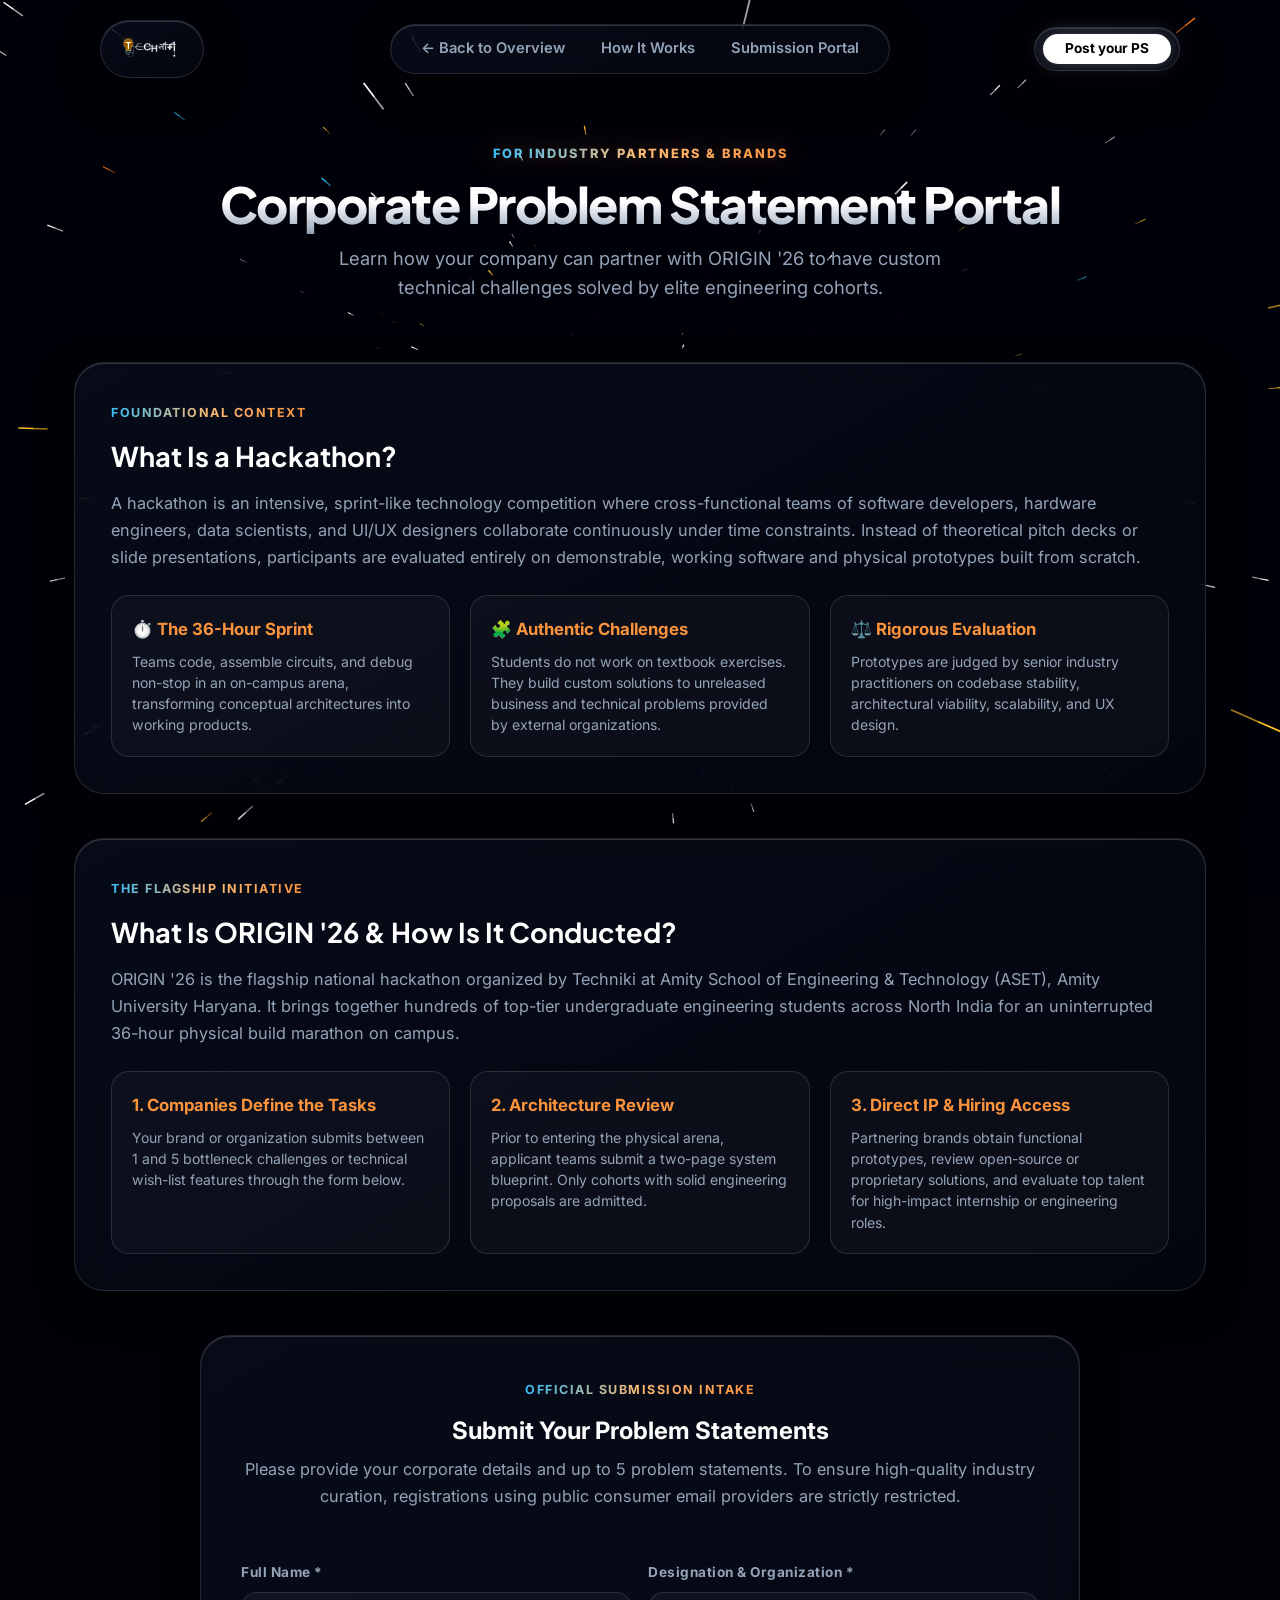
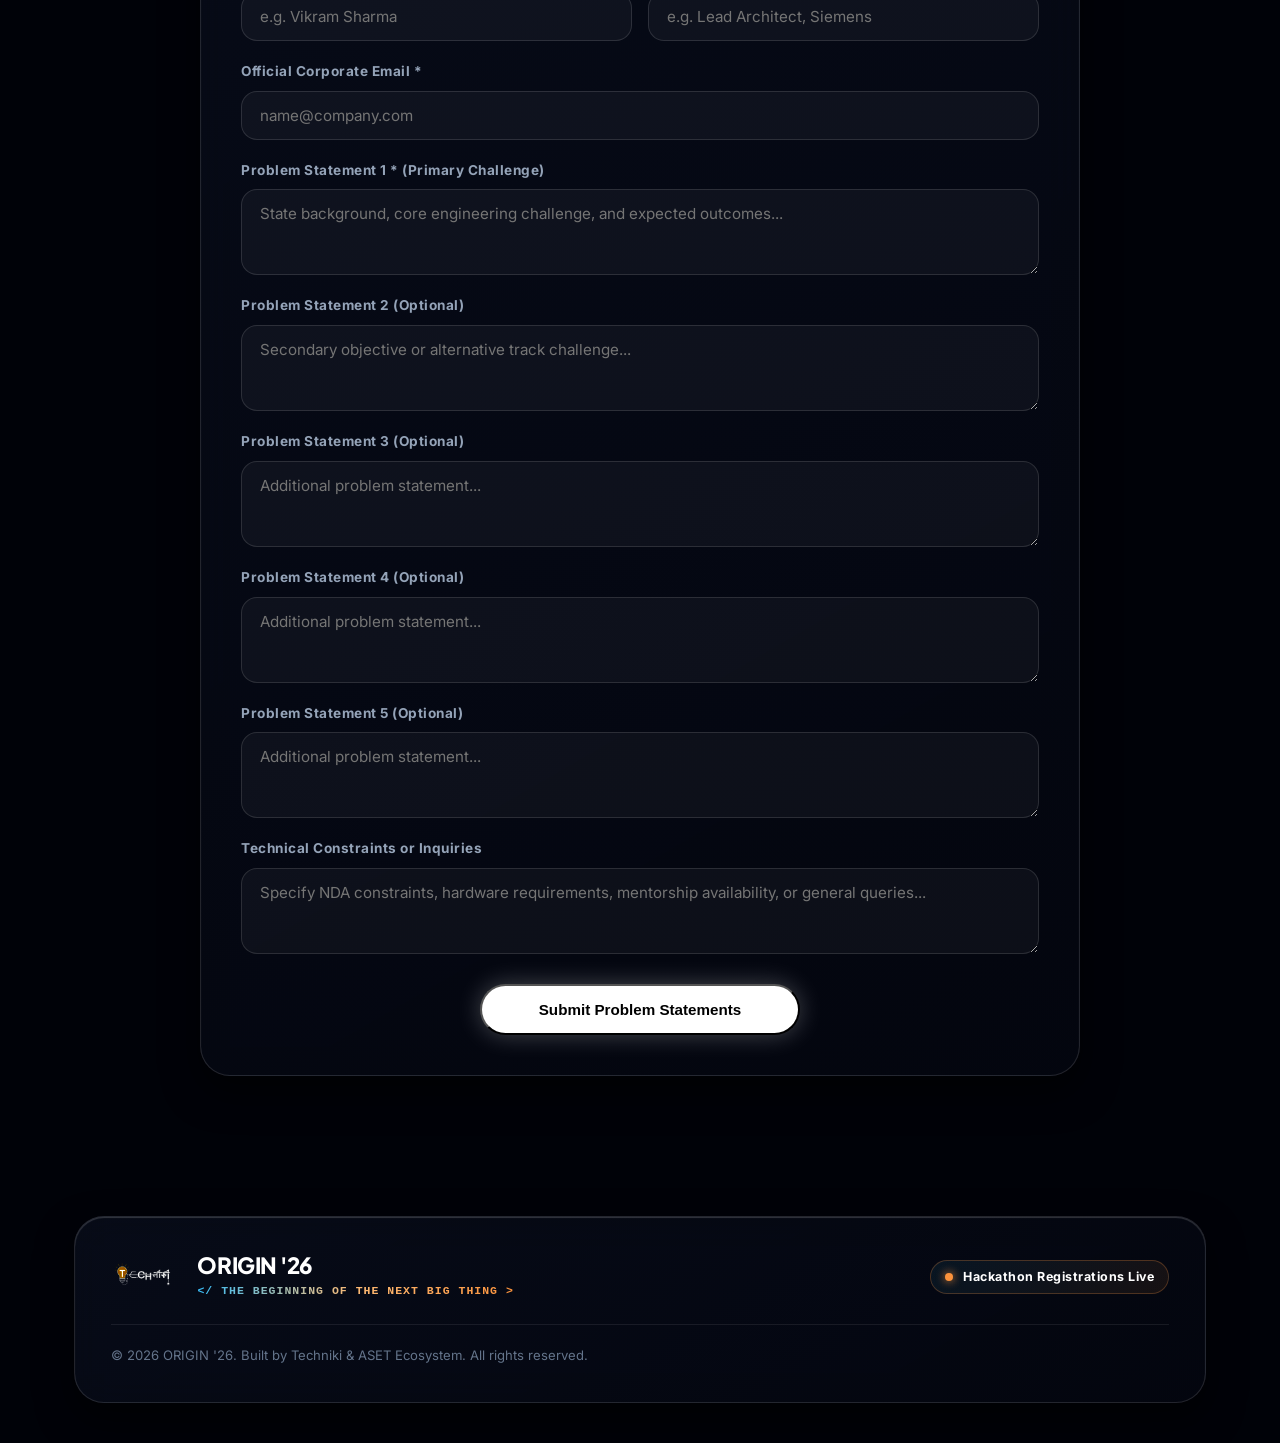
==== post-ps.html @ d8656856 "Add files via upload" ====
<!DOCTYPE html>
<html lang="en">
<head>
    <meta charset="UTF-8">
    <meta name="viewport" content="width=device-width, initial-scale=1.0, viewport-fit=cover">
    <title>Partner with ORIGIN '26 | Post Problem Statements</title>
    <link rel="stylesheet" href="style.css">
    <link rel="preconnect" href="https://fonts.googleapis.com">
    <link rel="preconnect" href="https://fonts.gstatic.com" crossorigin>
    <link href="https://fonts.googleapis.com/css2?family=Plus+Jakarta+Sans:wght@300;400;500;600;700;800&family=Inter:wght@400;500;600;700;800&display=swap" rel="stylesheet">
    <style>
        .portal-layout {
            padding: clamp(100px, 14vw, 140px) 0 80px 0;
        }

        .explainer-card {
            background: var(--glass-bg);
            border: 1px solid var(--glass-border);
            backdrop-filter: var(--glass-blur);
            -webkit-backdrop-filter: var(--glass-blur);
            border-radius: var(--radius-squircle);
            padding: clamp(24px, 4vw, 36px);
            margin-bottom: clamp(28px, 4vw, 44px);
            box-shadow: var(--glass-shadow);
        }

        .explainer-card h3 {
            font-family: var(--font-heading);
            font-size: clamp(1.3rem, 2.5vw, 1.7rem);
            margin-bottom: 12px;
            color: #ffffff;
        }

        .pillars-3col {
            display: grid;
            grid-template-columns: repeat(3, 1fr);
            gap: 20px;
            margin-top: 24px;
        }

        .sub-pillar {
            background: rgba(255, 255, 255, 0.03);
            border: 1px solid var(--glass-border);
            border-radius: 18px;
            padding: 20px;
        }

        .sub-pillar h4 {
            font-size: 1.05rem;
            color: var(--accent-amber);
            margin-bottom: 8px;
            display: flex;
            align-items: center;
            gap: 8px;
        }

        .sub-pillar p {
            font-size: 0.88rem;
            color: var(--text-secondary);
            line-height: 1.5;
        }

        .portal-form-container {
            max-width: 880px;
            margin: 0 auto;
        }

        .ps-form {
            display: flex;
            flex-direction: column;
            gap: 20px;
            margin-top: 28px;
        }

        .form-row-2 {
            display: grid;
            grid-template-columns: repeat(2, 1fr);
            gap: 16px;
        }

        .input-group {
            display: flex;
            flex-direction: column;
            gap: 8px;
            text-align: left;
        }

        .input-label {
            font-size: 0.85rem;
            font-weight: 700;
            color: var(--text-secondary);
            letter-spacing: 0.5px;
        }

        .ps-input, .ps-textarea {
            width: 100%;
            background: rgba(255, 255, 255, 0.04);
            border: 1px solid var(--glass-border);
            border-radius: 16px;
            padding: 14px 18px;
            color: #ffffff;
            font-family: var(--font-body);
            font-size: 0.95rem;
            transition: all 0.3s var(--ease-fluid);
            outline: none;
        }

        .ps-input:focus, .ps-textarea:focus {
            background: rgba(255, 255, 255, 0.08);
            border-color: var(--glass-border-hover);
            box-shadow: 0 0 20px rgba(251, 146, 60, 0.25);
        }

        .ps-textarea {
            min-height: 86px;
            resize: vertical;
        }

        .email-warning {
            font-size: 0.78rem;
            color: #f87171;
            display: none;
            margin-top: 4px;
        }

        .form-status-msg {
            padding: 12px 18px;
            border-radius: var(--radius-pill);
            font-size: 0.88rem;
            font-weight: 600;
            display: none;
            margin-top: 16px;
            text-align: center;
        }

        .form-status-msg.success {
            display: block;
            background: rgba(34, 197, 94, 0.15);
            border: 1px solid rgba(34, 197, 94, 0.4);
            color: #4ade80;
        }

        .form-status-msg.error {
            display: block;
            background: rgba(239, 68, 68, 0.15);
            border: 1px solid rgba(239, 68, 68, 0.4);
            color: #f87171;
        }

        @media (max-width: 900px) {
            .pillars-3col {
                grid-template-columns: 1fr;
            }
            .form-row-2 {
                grid-template-columns: 1fr;
            }
        }
    </style>
</head>
<body>

    <canvas id="warp-canvas"></canvas>
    <canvas id="comet-canvas"></canvas>

    <header class="nav-wrapper" id="nav-wrapper">
        <div class="nav-island nav-island-left">
            <a href="index.html" class="brand-container">
                <img src="static/techniki-logo.png" alt="Techniki Logo" class="brand-logo-img">
            </a>
        </div>

        <div class="nav-island nav-island-center" id="nav-island-center">
            <nav class="nav-links" id="top-nav-links">
                <a href="index.html" class="nav-item">← Back to Overview</a>
                <a href="#about-hackathons" class="nav-item">How It Works</a>
                <a href="#ps-portal" class="nav-item">Submission Portal</a>
            </nav>
        </div>

        <div class="nav-island nav-island-right">
            <a href="#ps-portal" class="cta-btn-nav">Post your PS</a>
            <button class="mobile-menu-btn" id="mobile-menu-btn" aria-label="Toggle navigation menu">
                <span></span>
                <span></span>
                <span></span>
            </button>
        </div>
    </header>

    <main class="portal-layout">
        <div class="container">

            <div class="section-header" id="about-hackathons">
                <span class="section-badge">FOR INDUSTRY PARTNERS &amp; BRANDS</span>
                <h2>Corporate Problem Statement Portal</h2>
                <p>Learn how your company can partner with ORIGIN '26 to have custom technical challenges solved by elite engineering cohorts.</p>
            </div>

            <div class="explainer-card apple-reveal">
                <span class="card-badge">FOUNDATIONAL CONTEXT</span>
                <h3>What Is a Hackathon?</h3>
                <p class="card-body-text">
                    A hackathon is an intensive, sprint-like technology competition where cross-functional teams of software developers, hardware engineers, data scientists, and UI/UX designers collaborate continuously under time constraints. Instead of theoretical pitch decks or slide presentations, participants are evaluated entirely on demonstrable, working software and physical prototypes built from scratch.
                </p>
                <div class="pillars-3col">
                    <div class="sub-pillar">
                        <h4>⏱️ The 36-Hour Sprint</h4>
                        <p>Teams code, assemble circuits, and debug non-stop in an on-campus arena, transforming conceptual architectures into working products.</p>
                    </div>
                    <div class="sub-pillar">
                        <h4>🧩 Authentic Challenges</h4>
                        <p>Students do not work on textbook exercises. They build custom solutions to unreleased business and technical problems provided by external organizations.</p>
                    </div>
                    <div class="sub-pillar">
                        <h4>⚖️ Rigorous Evaluation</h4>
                        <p>Prototypes are judged by senior industry practitioners on codebase stability, architectural viability, scalability, and UX design.</p>
                    </div>
                </div>
            </div>

            <div class="explainer-card apple-reveal">
                <span class="card-badge">THE FLAGSHIP INITIATIVE</span>
                <h3>What Is ORIGIN '26 &amp; How Is It Conducted?</h3>
                <p class="card-body-text">
                    ORIGIN '26 is the flagship national hackathon organized by Techniki at Amity School of Engineering &amp; Technology (ASET), Amity University Haryana. It brings together hundreds of top-tier undergraduate engineering students across North India for an uninterrupted 36-hour physical build marathon on campus.
                </p>
                <div class="pillars-3col">
                    <div class="sub-pillar">
                        <h4>1. Companies Define the Tasks</h4>
                        <p>Your brand or organization submits between 1 and 5 bottleneck challenges or technical wish-list features through the form below.</p>
                    </div>
                    <div class="sub-pillar">
                        <h4>2. Architecture Review</h4>
                        <p>Prior to entering the physical arena, applicant teams submit a two-page system blueprint. Only cohorts with solid engineering proposals are admitted.</p>
                    </div>
                    <div class="sub-pillar">
                        <h4>3. Direct IP &amp; Hiring Access</h4>
                        <p>Partnering brands obtain functional prototypes, review open-source or proprietary solutions, and evaluate top talent for high-impact internship or engineering roles.</p>
                    </div>
                </div>
            </div>

            <div class="portal-form-container" id="ps-portal">
                <div class="apple-card apple-reveal">
                    <div style="text-align: center; margin-bottom: 24px;">
                        <span class="card-badge">OFFICIAL SUBMISSION INTAKE</span>
                        <h2>Submit Your Problem Statements</h2>
                        <p class="card-body-text">Please provide your corporate details and up to 5 problem statements. To ensure high-quality industry curation, registrations using public consumer email providers are strictly restricted.</p>
                    </div>

                    <form id="corporate-ps-form" class="ps-form">
                        
                        <div class="form-row-2">
                            <div class="input-group">
                                <label class="input-label" for="full-name">Full Name *</label>
                                <input class="ps-input" type="text" id="full-name" name="full_name" required placeholder="e.g. Vikram Sharma">
                            </div>
                            <div class="input-group">
                                <label class="input-label" for="designation">Designation &amp; Organization *</label>
                                <input class="ps-input" type="text" id="designation" name="designation" required placeholder="e.g. Lead Architect, Siemens">
                            </div>
                        </div>

                        <div class="input-group">
                            <label class="input-label" for="corp-email">Official Corporate Email *</label>
                            <input class="ps-input" type="email" id="corp-email" name="corp_email" required placeholder="name@company.com">
                            <span id="email-error-msg" class="email-warning">Generic personal email accounts (@gmail, @yahoo, @outlook, @hotmail, etc.) are not accepted. Please enter your official corporate domain email.</span>
                        </div>

                        <div class="input-group">
                            <label class="input-label" for="ps-1">Problem Statement 1 * (Primary Challenge)</label>
                            <textarea class="ps-textarea" id="ps-1" name="ps_1" required placeholder="State background, core engineering challenge, and expected outcomes..."></textarea>
                        </div>

                        <div class="input-group">
                            <label class="input-label" for="ps-2">Problem Statement 2 (Optional)</label>
                            <textarea class="ps-textarea" id="ps-2" name="ps_2" placeholder="Secondary objective or alternative track challenge..."></textarea>
                        </div>

                        <div class="input-group">
                            <label class="input-label" for="ps-3">Problem Statement 3 (Optional)</label>
                            <textarea class="ps-textarea" id="ps-3" name="ps_3" placeholder="Additional problem statement..."></textarea>
                        </div>

                        <div class="input-group">
                            <label class="input-label" for="ps-4">Problem Statement 4 (Optional)</label>
                            <textarea class="ps-textarea" id="ps-4" name="ps_4" placeholder="Additional problem statement..."></textarea>
                        </div>

                        <div class="input-group">
                            <label class="input-label" for="ps-5">Problem Statement 5 (Optional)</label>
                            <textarea class="ps-textarea" id="ps-5" name="ps_5" placeholder="Additional problem statement..."></textarea>
                        </div>

                        <div class="input-group">
                            <label class="input-label" for="concerns">Technical Constraints or Inquiries</label>
                            <textarea class="ps-textarea" id="concerns" name="concerns" placeholder="Specify NDA constraints, hardware requirements, mentorship availability, or general queries..."></textarea>
                        </div>

                        <div id="form-feedback" class="form-status-msg"></div>

                        <div style="text-align: center; margin-top: 10px;">
                            <button type="submit" id="submit-btn" class="cta-btn-primary" style="width: 100%; max-width: 320px; cursor: pointer;">Submit Problem Statements</button>
                        </div>

                    </form>
                </div>
            </div>

        </div>
    </main>

    <footer class="footer-section">
        <div class="container">
            <div class="footer-obsidian-card apple-reveal">
                <div class="footer-brand-wrap">
                    <div class="footer-brand-header">
                        <img src="static/techniki-logo.png" alt="Techniki Logo" class="footer-logo-img">
                        <div>
                            <h3 class="footer-title">ORIGIN '26</h3>
                            <span class="footer-tagline">&lt;/ THE BEGINNING OF THE NEXT BIG THING &gt;</span>
                        </div>
                    </div>
                    <div class="footer-live-status">
                        <span class="status-pulse-dot"></span>
                        <span class="status-text">Hackathon Registrations Live</span>
                    </div>
                </div>
                <div class="footer-bottom-bar">
                    <p class="copyright-text">&copy; 2026 ORIGIN '26. Built by Techniki &amp; ASET Ecosystem. All rights reserved.</p>
                </div>
            </div>
        </div>
    </footer>

    <script src="script.js"></script>
    <script>
        const form = document.getElementById("corporate-ps-form");
        const emailInput = document.getElementById("corp-email");
        const emailError = document.getElementById("email-error-msg");
        const feedback = document.getElementById("form-feedback");
        const submitBtn = document.getElementById("submit-btn");

        const RESTRICTED_DOMAINS = [
            "gmail.com", "yahoo.com", "yahoo.co.in", "outlook.com", "hotmail.com", 
            "icloud.com", "mail.com", "protonmail.com", "proton.me", "aol.com", 
            "zoho.com", "yandex.com", "gmx.com", "live.com"
        ];

        function isCorporateEmail(email) {
            const domain = email.trim().split("@")[1]?.toLowerCase();
            if (!domain) return false;
            return !RESTRICTED_DOMAINS.includes(domain);
        }

        emailInput.addEventListener("input", () => {
            if (emailInput.value && !isCorporateEmail(emailInput.value)) {
                emailError.style.display = "block";
                emailInput.style.borderColor = "rgba(248, 113, 113, 0.6)";
            } else {
                emailError.style.display = "none";
                emailInput.style.borderColor = "var(--glass-border)";
            }
        });

        form.addEventListener("submit", async (e) => {
            e.preventDefault();
            feedback.className = "form-status-msg";
            feedback.style.display = "none";

            const emailVal = emailInput.value.trim();
            if (!isCorporateEmail(emailVal)) {
                emailError.style.display = "block";
                emailInput.focus();
                return;
            }

            submitBtn.disabled = true;
            submitBtn.innerText = "Transmitting Dossier...";

            const payload = {
                full_name: document.getElementById("full-name").value.trim(),
                designation: document.getElementById("designation").value.trim(),
                corp_email: emailVal,
                ps_1: document.getElementById("ps-1").value.trim(),
                ps_2: document.getElementById("ps-2").value.trim() || null,
                ps_3: document.getElementById("ps-3").value.trim() || null,
                ps_4: document.getElementById("ps-4").value.trim() || null,
                ps_5: document.getElementById("ps-5").value.trim() || null,
                concerns: document.getElementById("concerns").value.trim() || null
            };

            try {
                const response = await fetch("http://localhost:3000/api/submit-ps", {
                    method: "POST",
                    headers: { "Content-Type": "application/json" },
                    body: JSON.stringify(payload)
                });

                if (response.ok) {
                    feedback.className = "form-status-msg success";
                    feedback.innerText = "Problem statements successfully received and queued for review.";
                    form.reset();
                } else {
                    const errData = await response.json().catch(() => ({}));
                    feedback.className = "form-status-msg error";
                    feedback.innerText = errData.message || "Submission failed. Please verify API connection.";
                }
            } catch (err) {
                feedback.className = "form-status-msg error";
                feedback.innerText = "Unable to reach server. Please ensure backend service is active.";
            } finally {
                submitBtn.disabled = false;
                submitBtn.innerText = "Submit Problem Statements";
            }
        });
    </script>
</body>
</html>
---- style.css ----
:root {
    --bg-black: #000208;
    --bg-surface: #050814;
    
    --glass-bg: linear-gradient(150deg, rgba(10, 16, 30, 0.68) 0%, rgba(4, 7, 16, 0.78) 100%);
    --glass-bg-hover: linear-gradient(150deg, rgba(18, 26, 48, 0.78) 0%, rgba(8, 12, 24, 0.88) 100%);
    --glass-border: rgba(255, 255, 255, 0.12);
    --glass-border-hover: rgba(251, 146, 60, 0.40);
    --glass-blur: blur(20px) saturate(160%);
    
    --glass-shadow: 0 16px 36px rgba(0, 0, 0, 0.6), inset 0 1px 1px 0 rgba(255, 255, 255, 0.18);
    --glass-shadow-hover: 0 22px 45px rgba(0, 0, 0, 0.75), 0 0 24px rgba(251, 146, 60, 0.15), inset 0 1px 1px 0 rgba(255, 255, 255, 0.3);
    
    --text-primary: #ffffff;
    --text-secondary: #94a3b8;
    --text-muted: #64748b;
    
    --heading-gradient: linear-gradient(180deg, #ffffff 45%, #94a3b8 100%);
    
    --accent-blue: #38bdf8;
    --accent-orange: #f97316;
    --accent-amber: #fb923c;
    --gradient-celestial: linear-gradient(90deg, #38bdf8 0%, #fdba74 50%, #fb923c 100%);
    
    --btn-primary-bg: #ffffff;
    --btn-primary-text: #000000;
    
    --font-heading: 'Plus Jakarta Sans', 'Inter', -apple-system, BlinkMacSystemFont, "Segoe UI", sans-serif;
    --font-body: 'Inter', -apple-system, BlinkMacSystemFont, "Segoe UI", sans-serif;
    
    --radius-squircle: clamp(22px, 3.5vw, 30px);
    --radius-pill: 9999px;
    --ease-spring: cubic-bezier(0.34, 1.35, 0.64, 1);
    --ease-fluid: cubic-bezier(0.16, 1, 0.3, 1);
}

@media (hover: hover) and (pointer: fine) {
    *, *::before, *::after, html, body, a, button, input {
        cursor: none !important;
    }
}

* {
    margin: 0;
    padding: 0;
    box-sizing: border-box;
    scroll-behavior: smooth;
}

body {
    background-color: var(--bg-black);
    color: var(--text-primary);
    font-family: var(--font-body);
    overflow-x: hidden;
    line-height: 1.6;
    -webkit-font-smoothing: antialiased;
    -moz-osx-font-smoothing: grayscale;
    text-rendering: optimizeLegibility;
    padding-top: env(safe-area-inset-top, 0px);
    padding-bottom: env(safe-area-inset-bottom, 0px);
    padding-left: env(safe-area-inset-left, 0px);
    padding-right: env(safe-area-inset-right, 0px);
}

#warp-canvas {
    position: fixed;
    top: 0;
    left: 0;
    width: 100vw;
    height: 100vh;
    z-index: -2;
    pointer-events: none;
    will-change: transform;
    transform: translate3d(0, 0, 0);
}

#comet-canvas {
    position: fixed;
    top: 0;
    left: 0;
    width: 100vw;
    height: 100vh;
    z-index: 99999;
    pointer-events: none;
    will-change: transform;
    transform: translate3d(0, 0, 0);
}

@media (hover: none) and (pointer: coarse) {
    #comet-canvas {
        display: none !important;
    }
}

.container {
    width: 100%;
    max-width: 1180px;
    margin: 0 auto;
    padding: 0 clamp(16px, 4vw, 24px);
}

.section {
    padding: clamp(60px, 10vw, 120px) 0;
    position: relative;
}

.section-header {
    text-align: center;
    margin-bottom: clamp(36px, 6vw, 60px);
}

.section-badge {
    font-size: clamp(0.72rem, 1.5vw, 0.8rem);
    font-weight: 800;
    letter-spacing: 2px;
    background: var(--gradient-celestial);
    -webkit-background-clip: text;
    -webkit-text-fill-color: transparent;
    text-transform: uppercase;
    margin-bottom: 12px;
    display: inline-block;
    filter: drop-shadow(0 0 10px rgba(251, 146, 60, 0.3));
}

.section-header h2 {
    font-family: var(--font-heading);
    font-size: clamp(2rem, 5vw, 3.1rem);
    font-weight: 800;
    letter-spacing: -0.03em;
    background: var(--heading-gradient);
    -webkit-background-clip: text;
    -webkit-text-fill-color: transparent;
    line-height: 1.15;
}

.section-header p {
    color: var(--text-secondary);
    font-size: clamp(0.95rem, 2vw, 1.15rem);
    margin-top: 10px;
    max-width: 650px;
    margin-left: auto;
    margin-right: auto;
}

.nav-wrapper {
    position: fixed;
    top: clamp(12px, 2.5vw, 20px);
    left: 50%;
    transform: translateX(-50%) translateZ(0);
    width: calc(100% - clamp(24px, 4vw, 48px));
    max-width: 1080px;
    z-index: 1000;
    display: flex;
    justify-content: space-between;
    align-items: center;
    background: transparent !important;
    border: none !important;
    box-shadow: none !important;
    pointer-events: none;
    transition: max-width 0.6s var(--ease-fluid), width 0.6s var(--ease-fluid);
}

.nav-island {
    pointer-events: auto;
    background: var(--glass-bg);
    backdrop-filter: var(--glass-blur);
    -webkit-backdrop-filter: var(--glass-blur);
    border: 1px solid var(--glass-border);
    border-radius: var(--radius-pill);
    box-shadow: var(--glass-shadow);
    display: inline-flex;
    align-items: center;
    justify-content: center;
    transform: translate3d(0, 0, 0);
    transition: transform 0.55s var(--ease-fluid), 
                opacity 0.35s ease, 
                filter 0.35s ease,
                padding 0.5s var(--ease-fluid),
                box-shadow 0.4s ease,
                background 0.3s ease,
                border-color 0.3s ease;
    will-change: transform, opacity;
}

.nav-island-left {
    padding: 6px 16px;
    z-index: 2;
}

.nav-island-center {
    position: absolute;
    left: 50%;
    transform: translateX(-50%) translateY(0) scale(1);
    padding: 6px 16px;
    opacity: 1;
    filter: blur(0px);
    pointer-events: auto;
    z-index: 1;
}

.nav-island-right {
    padding: 6px 8px;
    display: inline-flex;
    align-items: center;
    justify-content: center;
    gap: 8px;
    z-index: 2;
}

@media (min-width: 769px) {
    .nav-wrapper.is-split {
        max-width: calc(100% - clamp(24px, 4vw, 48px));
    }

    .nav-wrapper.is-split .nav-island-center {
        opacity: 0 !important;
        filter: blur(6px) !important;
        transform: translateX(-50%) translateY(14px) scale(0.92) !important;
        pointer-events: none !important;
    }

    .nav-wrapper.is-split .nav-island-left {
        padding: 6px 18px;
    }

    .nav-wrapper.is-split .nav-island-right {
        padding: 6px 8px;
    }
}

.brand-container {
    display: inline-flex;
    align-items: center;
    justify-content: center;
    text-decoration: none;
}

.brand-logo-img {
    height: clamp(34px, 4.5vw, 44px);
    width: auto;
    object-fit: contain;
    filter: invert(1) hue-rotate(180deg) brightness(1.25);
    transition: transform 0.3s var(--ease-fluid);
}

.brand-container:hover .brand-logo-img {
    transform: scale(1.05);
}

.nav-links {
    display: flex;
    align-items: center;
    gap: clamp(4px, 1vw, 8px);
}

.nav-links a {
    color: var(--text-secondary);
    text-decoration: none;
    font-size: 0.92rem;
    font-weight: 600;
    padding: 6px clamp(10px, 1.2vw, 14px);
    border-radius: var(--radius-pill);
    white-space: nowrap;
    transition: all 0.25s var(--ease-fluid);
}

.nav-links a:hover {
    color: var(--text-primary);
    background: rgba(255, 255, 255, 0.12);
}

.cta-btn-nav {
    background: var(--btn-primary-bg);
    color: var(--btn-primary-text);
    padding: 8px 22px;
    border-radius: var(--radius-pill);
    font-weight: 700;
    font-size: 0.85rem;
    text-decoration: none;
    display: inline-flex;
    align-items: center;
    justify-content: center;
    text-align: center;
    line-height: 1;
    margin: 0 auto;
    white-space: nowrap;
    transition: all 0.3s var(--ease-fluid);
    box-shadow: 0 0 18px rgba(255, 255, 255, 0.25);
}

.cta-btn-nav:hover {
    background: #f8fafc;
    box-shadow: 0 0 28px rgba(251, 146, 60, 0.45), 0 0 12px rgba(56, 189, 248, 0.3);
    transform: scale(1.03);
}

.mobile-menu-btn {
    display: none;
    flex-direction: column;
    justify-content: space-between;
    width: 24px;
    height: 16px;
    background: transparent;
    border: none;
    padding: 0;
    z-index: 1001;
}

.mobile-menu-btn span {
    display: block;
    height: 2px;
    width: 100%;
    background-color: var(--text-primary);
    border-radius: 2px;
    transition: all 0.3s ease;
}

.mobile-menu-btn.active span:nth-child(1) { transform: translateY(7px) rotate(45deg); }
.mobile-menu-btn.active span:nth-child(2) { opacity: 0; }
.mobile-menu-btn.active span:nth-child(3) { transform: translateY(-7px) rotate(-45deg); }

.glass-bottom-dock {
    position: fixed;
    bottom: clamp(16px, 3vw, 24px);
    left: 50%;
    transform: translateX(-50%) translateY(140%) scale(0.92) translateZ(0);
    z-index: 999;
    background: var(--glass-bg);
    backdrop-filter: var(--glass-blur);
    -webkit-backdrop-filter: var(--glass-blur);
    border: 1px solid var(--glass-border);
    border-radius: var(--radius-pill);
    box-shadow: var(--glass-shadow);
    padding: 6px 14px;
    opacity: 0;
    pointer-events: none;
    transition: transform 0.55s var(--ease-spring), opacity 0.4s var(--ease-fluid), background 0.3s ease, border-color 0.3s ease;
}

.glass-bottom-dock.is-visible {
    transform: translateX(-50%) translateY(0) scale(1) translateZ(0);
    opacity: 1;
    pointer-events: all;
}

.bottom-dock-container {
    display: flex;
    align-items: center;
    gap: clamp(4px, 1vw, 8px);
}

.dock-item {
    color: var(--text-secondary);
    text-decoration: none;
    font-size: clamp(0.82rem, 1.2vw, 0.92rem);
    font-weight: 600;
    padding: 8px clamp(12px, 1.4vw, 16px);
    border-radius: var(--radius-pill);
    white-space: nowrap;
    transition: all 0.25s var(--ease-fluid);
}

.dock-item:hover {
    color: var(--text-primary);
    background: rgba(255, 255, 255, 0.08);
}

@media (max-width: 768px) {
    .glass-bottom-dock {
        display: none !important;
    }
}

.apple-card {
    background: var(--glass-bg);
    border: 1px solid var(--glass-border);
    backdrop-filter: var(--glass-blur);
    -webkit-backdrop-filter: var(--glass-blur);
    border-radius: var(--radius-squircle);
    padding: clamp(24px, 4vw, 40px);
    position: relative;
    box-shadow: var(--glass-shadow);
    display: flex;
    flex-direction: column;
    justify-content: space-between;
    height: 100%;
    contain: layout style paint;
    transform: translate3d(0, 0, 0);
    transition: transform 0.35s var(--ease-fluid), border-color 0.35s ease, background 0.35s ease, box-shadow 0.35s ease;
}

.apple-card:hover {
    background: var(--glass-bg-hover);
    border-color: var(--glass-border-hover);
    box-shadow: var(--glass-shadow-hover);
    transform: translateY(-3px) translateZ(0);
}

.card-top-pane {
    min-height: clamp(160px, 22vw, 200px);
    display: flex;
    flex-direction: column;
    justify-content: flex-start;
    padding-bottom: 20px;
}

.card-top-pane h2 {
    font-family: var(--font-heading);
    font-size: clamp(1.4rem, 2.5vw, 1.9rem);
    font-weight: 800;
    margin-bottom: 8px;
}

.card-top-pane h3 {
    font-family: var(--font-heading);
    font-size: clamp(1.3rem, 2.2vw, 1.8rem);
    font-weight: 800;
    margin-bottom: 8px;
}

.card-badge {
    font-size: clamp(0.72rem, 1.2vw, 0.78rem);
    font-weight: 700;
    background: var(--gradient-celestial);
    -webkit-background-clip: text;
    -webkit-text-fill-color: transparent;
    letter-spacing: 1.5px;
    display: inline-block;
    margin-bottom: 12px;
}

.card-body-text {
    color: var(--text-secondary);
    font-size: clamp(0.92rem, 1.5vw, 1.02rem);
    line-height: 1.65;
    margin-top: 6px;
}

.about-pillars-grid {
    display: flex;
    flex-direction: column;
    gap: 16px;
    margin-top: auto;
    border-top: 1px solid rgba(255, 255, 255, 0.08);
    padding-top: 24px;
}

.pillar-item {
    display: flex;
    gap: 16px;
    align-items: flex-start;
}

.pillar-icon-box {
    font-size: 1.2rem;
    background: rgba(255, 255, 255, 0.05);
    border: 1px solid var(--glass-border);
    backdrop-filter: blur(12px);
    width: 44px;
    height: 44px;
    border-radius: 16px;
    display: flex;
    align-items: center;
    justify-content: center;
    flex-shrink: 0;
    box-shadow: inset 0 1px 0 0 rgba(255, 255, 255, 0.15);
}

.pillar-item h4 {
    font-family: var(--font-heading);
    font-size: clamp(0.92rem, 1.5vw, 1rem);
    font-weight: 700;
    color: var(--text-primary);
    margin-bottom: 2px;
}

.pillar-item p {
    font-size: clamp(0.82rem, 1.3vw, 0.88rem);
    color: var(--text-secondary);
    line-height: 1.45;
}

.hero-section {
    min-height: 100svh;
    display: flex;
    align-items: center;
    justify-content: center;
    text-align: center;
    padding-top: clamp(100px, 16vw, 140px);
    padding-bottom: 40px;
}

.hero-title {
    font-family: var(--font-heading);
    font-size: clamp(2.8rem, 9vw, 5.8rem);
    font-weight: 900;
    letter-spacing: -0.04em;
    background: var(--heading-gradient);
    -webkit-background-clip: text;
    -webkit-text-fill-color: transparent;
    line-height: 1.05;
    margin-bottom: 12px;
}

.hero-tagline {
    font-family: monospace;
    background: var(--gradient-celestial);
    -webkit-background-clip: text;
    -webkit-text-fill-color: transparent;
    letter-spacing: clamp(1px, 0.4vw, 2.5px);
    font-size: clamp(0.85rem, 2vw, 1.15rem);
    font-weight: 700;
    display: inline-block;
    margin-bottom: clamp(24px, 4vw, 36px);
    filter: drop-shadow(0 0 16px rgba(251, 146, 60, 0.35));
}

.meta-pills {
    display: flex;
    justify-content: center;
    gap: clamp(10px, 2vw, 16px);
    margin-bottom: clamp(28px, 5vw, 44px);
    flex-wrap: wrap;
}

.pill {
    background: var(--glass-bg);
    border: 1px solid var(--glass-border);
    backdrop-filter: var(--glass-blur);
    -webkit-backdrop-filter: var(--glass-blur);
    padding: clamp(10px, 2vw, 12px) clamp(18px, 3.5vw, 28px);
    border-radius: var(--radius-pill);
    font-size: clamp(0.85rem, 1.5vw, 0.95rem);
    font-weight: 500;
    display: flex;
    align-items: center;
    gap: 8px;
    box-shadow: var(--glass-shadow);
    transition: all 0.3s var(--ease-fluid);
}

.pill:hover {
    background: var(--glass-bg-hover);
    border-color: var(--glass-border-hover);
    transform: translateY(-2px);
}

.hero-actions {
    display: flex;
    justify-content: center;
    align-items: center;
    gap: 14px;
    flex-wrap: wrap;
}

.cta-btn-primary {
    background: var(--btn-primary-bg);
    color: var(--btn-primary-text);
    padding: clamp(12px, 2.5vw, 15px) clamp(24px, 4vw, 36px);
    border-radius: var(--radius-pill);
    font-weight: 700;
    font-size: clamp(0.85rem, 1.5vw, 0.95rem);
    text-decoration: none;
    transition: all 0.3s var(--ease-fluid);
    box-shadow: 0 0 25px rgba(255, 255, 255, 0.25);
    display: inline-block;
    text-align: center;
}

.cta-btn-primary:hover {
    background: #f8fafc;
    box-shadow: 0 0 35px rgba(251, 146, 60, 0.45), 0 0 15px rgba(56, 189, 248, 0.3);
    transform: scale(1.03);
}

.cta-btn-secondary {
    color: var(--text-primary);
    border: 1px solid var(--glass-border);
    background: var(--glass-bg);
    backdrop-filter: var(--glass-blur);
    -webkit-backdrop-filter: var(--glass-blur);
    box-shadow: var(--glass-shadow);
    padding: clamp(12px, 2.5vw, 15px) clamp(24px, 4vw, 36px);
    border-radius: var(--radius-pill);
    font-weight: 600;
    font-size: clamp(0.85rem, 1.5vw, 0.95rem);
    text-decoration: none;
    transition: all 0.3s var(--ease-fluid);
    display: inline-block;
    text-align: center;
}

.cta-btn-secondary:hover {
    border-color: var(--glass-border-hover);
    background: var(--glass-bg-hover);
    transform: translateY(-2px);
}

.grid-2 { 
    display: grid; 
    grid-template-columns: repeat(2, 1fr); 
    gap: clamp(18px, 3vw, 28px); 
    align-items: stretch;
}

.grid-3 { 
    display: grid; 
    grid-template-columns: repeat(3, 1fr); 
    gap: clamp(18px, 3vw, 28px); 
    align-items: stretch;
}

.domains-flip-grid {
    display: grid;
    grid-template-columns: repeat(3, 1fr);
    gap: clamp(16px, 2.5vw, 24px);
}

.flip-card {
    height: clamp(340px, 45vw, 360px);
    perspective: 1200px;
    -webkit-perspective: 1200px;
    user-select: none;
    -webkit-tap-highlight-color: transparent;
}

.flip-card-inner {
    position: relative;
    width: 100%;
    height: 100%;
    transform-style: preserve-3d;
    -webkit-transform-style: preserve-3d;
    will-change: transform;
    transition: transform 0.65s cubic-bezier(0.2, 0.8, 0.2, 1);
}

.flip-card:hover .flip-card-inner,
.flip-card.is-flipped .flip-card-inner {
    transform: rotateY(180deg);
}

.flip-card-front, .flip-card-back {
    position: absolute;
    top: 0;
    left: 0;
    width: 100%;
    height: 100%;
    -webkit-backface-visibility: hidden;
    backface-visibility: hidden;
    transform: translate3d(0, 0, 0);
    border-radius: var(--radius-squircle);
    padding: clamp(24px, 3vw, 32px) clamp(18px, 2.5vw, 28px);
    box-sizing: border-box;
    display: flex;
    flex-direction: column;
    background: var(--glass-bg);
    border: 1px solid var(--glass-border);
    backdrop-filter: var(--glass-blur);
    -webkit-backdrop-filter: var(--glass-blur);
    box-shadow: var(--glass-shadow);
    contain: layout style paint;
    transition: border-color 0.3s ease, box-shadow 0.3s ease, background 0.3s ease;
}

.flip-card:hover .flip-card-front,
.flip-card:hover .flip-card-back,
.flip-card.is-flipped .flip-card-front,
.flip-card.is-flipped .flip-card-back {
    border-color: var(--glass-border-hover);
    box-shadow: var(--glass-shadow-hover);
}

.flip-card-front {
    align-items: center;
    justify-content: center;
    text-align: center;
}

.flip-card-front .domain-icon {
    font-size: clamp(2.5rem, 5vw, 3.2rem);
    margin-bottom: 14px;
    filter: drop-shadow(0 0 12px rgba(251, 146, 60, 0.3));
}

.flip-card-front h3 {
    font-family: var(--font-heading);
    font-size: clamp(1.1rem, 2vw, 1.3rem);
    font-weight: 700;
    margin-bottom: 8px;
}

.flip-card-back {
    transform: rotateY(180deg) translate3d(0, 0, 0);
    text-align: left;
    background: linear-gradient(150deg, rgba(10, 16, 30, 0.85) 0%, rgba(4, 7, 16, 0.92) 100%);
    border-color: rgba(251, 146, 60, 0.35);
    box-shadow: var(--glass-shadow-hover);
    justify-content: flex-start;
    overflow-y: auto;
    scrollbar-width: none;
    -ms-overflow-style: none;
}

.flip-card-back::-webkit-scrollbar {
    display: none;
}

.flip-card-back h4 {
    font-family: var(--font-heading);
    font-size: clamp(0.95rem, 1.8vw, 1.1rem);
    color: #ffffff;
    margin-bottom: 14px;
    border-bottom: 1px solid rgba(255, 255, 255, 0.08);
    padding-bottom: 8px;
}

.problem-list {
    list-style: none;
    display: flex;
    flex-direction: column;
    gap: 10px;
}

.problem-list li {
    font-size: clamp(0.78rem, 1.3vw, 0.88rem);
    color: var(--text-secondary);
    line-height: 1.4;
    position: relative;
    padding-left: 20px;
}

.problem-list li::before {
    content: attr(data-num);
    position: absolute;
    left: 0;
    top: 0;
    background: var(--gradient-celestial);
    -webkit-background-clip: text;
    -webkit-text-fill-color: transparent;
    font-weight: 800;
    font-size: 0.82rem;
}

.timeline-wrapper {
    display: flex;
    flex-direction: column;
    gap: clamp(14px, 2.5vw, 20px);
}

.timeline-step {
    display: flex !important;
    flex-direction: row !important;
    align-items: center !important;
    text-align: left !important;
    gap: clamp(16px, 3vw, 28px);
    padding: clamp(20px, 3vw, 28px) clamp(20px, 4vw, 36px);
    background: var(--glass-bg);
    border: 1px solid var(--glass-border);
    backdrop-filter: var(--glass-blur);
    -webkit-backdrop-filter: var(--glass-blur);
    border-radius: var(--radius-squircle);
    box-shadow: var(--glass-shadow);
    contain: layout style paint;
    transform: translate3d(0, 0, 0);
    transition: transform 0.3s var(--ease-fluid), border-color 0.3s ease, background 0.3s ease;
}

.timeline-step:hover {
    background: var(--glass-bg-hover);
    border-color: var(--glass-border-hover);
    box-shadow: var(--glass-shadow-hover);
    transform: translateY(-2px) translateZ(0);
}

.timeline-milestone-node {
    display: flex;
    flex-direction: row;
    align-items: center;
    justify-content: center;
    gap: 10px;
    background: rgba(255, 255, 255, 0.05);
    border: 1px solid var(--glass-border);
    padding: 12px 18px;
    border-radius: 20px;
    min-width: 80px;
    height: 52px;
    flex-shrink: 0;
    box-shadow: inset 0 1px 0 0 rgba(255, 255, 255, 0.15);
}

.node-icon { font-size: 1.3rem; }
.node-step {
    font-size: 1.05rem;
    font-weight: 800;
    background: var(--gradient-celestial);
    -webkit-background-clip: text;
    -webkit-text-fill-color: transparent;
}

.timeline-content {
    flex: 1;
    display: flex;
    flex-direction: column;
    justify-content: center;
}

.timeline-phase-tag {
    font-size: 0.72rem;
    font-weight: 800;
    background: var(--gradient-celestial);
    -webkit-background-clip: text;
    -webkit-text-fill-color: transparent;
    letter-spacing: 1.5px;
    text-transform: uppercase;
    margin-bottom: 4px;
}

.timeline-content h3 {
    font-family: var(--font-heading);
    font-size: clamp(1.1rem, 2.2vw, 1.35rem);
    font-weight: 700;
    margin-bottom: 4px;
    color: var(--text-primary);
    letter-spacing: -0.01em;
}

.timeline-content p {
    margin: 0;
    font-size: clamp(0.85rem, 1.5vw, 0.96rem);
    color: var(--text-secondary);
    line-height: 1.55;
}

.pathway-specs-grid {
    display: grid;
    grid-template-columns: repeat(2, 1fr);
    gap: clamp(12px, 2vw, 16px);
    margin-top: auto;
    border-top: 1px solid rgba(255, 255, 255, 0.08);
    padding-top: 24px;
}

.spec-badge-card {
    background: rgba(255, 255, 255, 0.04);
    border: 1px solid var(--glass-border);
    backdrop-filter: blur(12px);
    border-radius: 18px;
    padding: clamp(12px, 2vw, 16px);
    display: flex;
    gap: 12px;
    align-items: flex-start;
    box-shadow: inset 0 1px 0 0 rgba(255, 255, 255, 0.12);
    transition: all 0.3s var(--ease-fluid);
}

.spec-badge-card:hover {
    background: rgba(255, 255, 255, 0.08);
    border-color: var(--glass-border-hover);
    transform: translateY(-2px);
}

.spec-icon {
    font-size: 1.2rem;
    background: rgba(255, 255, 255, 0.06);
    border: 1px solid var(--glass-border);
    padding: 6px;
    border-radius: 12px;
    flex-shrink: 0;
}

.spec-content h4 {
    font-family: var(--font-heading);
    font-size: clamp(0.85rem, 1.4vw, 0.92rem);
    font-weight: 700;
    color: var(--text-primary);
    margin-bottom: 2px;
}

.spec-content p {
    font-size: clamp(0.75rem, 1.2vw, 0.8rem);
    color: var(--text-secondary);
    line-height: 1.4;
}

.gallery-carousel-wrapper {
    margin-top: clamp(40px, 8vw, 60px);
    background: var(--glass-bg);
    border: 1px solid var(--glass-border);
    backdrop-filter: var(--glass-blur);
    -webkit-backdrop-filter: var(--glass-blur);
    border-radius: var(--radius-squircle);
    padding: clamp(20px, 4vw, 36px);
    box-shadow: var(--glass-shadow);
    contain: layout style paint;
}

.gallery-header-bar {
    display: flex;
    justify-content: space-between;
    align-items: center;
    margin-bottom: 20px;
    flex-wrap: wrap;
    gap: 12px;
}

.gallery-header-bar h3 {
    font-family: var(--font-heading);
    font-size: clamp(1.25rem, 2.5vw, 1.6rem);
    font-weight: 800;
    color: var(--text-primary);
}

.carousel-controls {
    display: flex;
    gap: 10px;
}

.carousel-nav-btn {
    width: clamp(40px, 5vw, 46px);
    height: clamp(40px, 5vw, 46px);
    border-radius: var(--radius-pill);
    background: rgba(255, 255, 255, 0.06);
    border: 1px solid var(--glass-border);
    color: var(--text-primary);
    font-size: 1.4rem;
    display: flex;
    align-items: center;
    justify-content: center;
    transition: all 0.3s var(--ease-fluid);
    box-shadow: inset 0 1px 0 0 rgba(255, 255, 255, 0.2);
}

.carousel-nav-btn:hover {
    background: var(--accent-amber);
    color: #000000;
    border-color: var(--accent-amber);
    box-shadow: 0 0 20px rgba(251, 146, 60, 0.5);
    transform: scale(1.08);
}

.gallery-track {
    display: flex;
    gap: clamp(14px, 2.5vw, 20px);
    overflow-x: auto;
    scroll-snap-type: x mandatory;
    scroll-behavior: smooth;
    padding-bottom: 12px;
    -webkit-overflow-scrolling: touch;
    scrollbar-width: none;
}

.gallery-track::-webkit-scrollbar {
    display: none;
}

.gallery-card {
    flex: 0 0 clamp(260px, 35vw, 340px);
    scroll-snap-align: start;
    background: rgba(0, 2, 10, 0.6);
    border: 1px solid var(--glass-border);
    border-radius: 24px;
    overflow: hidden;
    contain: layout style paint;
    transition: transform 0.35s var(--ease-fluid), border-color 0.35s ease;
    box-shadow: 0 15px 30px rgba(0, 0, 0, 0.4);
}

.gallery-card:hover {
    border-color: var(--glass-border-hover);
    transform: translateY(-4px);
    box-shadow: 0 20px 40px rgba(0, 0, 0, 0.7), 0 0 20px rgba(251, 146, 60, 0.15);
}

.gallery-img-wrap {
    width: 100%;
    height: clamp(180px, 25vw, 230px);
    overflow: hidden;
    position: relative;
}

.gallery-img-wrap img {
    width: 100%;
    height: 100%;
    object-fit: cover;
    transition: transform 0.6s var(--ease-fluid);
}

.gallery-card:hover .gallery-img-wrap img {
    transform: scale(1.06);
}

.gallery-meta {
    padding: 16px 20px;
}

.gallery-meta .card-badge {
    font-size: 0.72rem;
    margin-bottom: 4px;
}

.gallery-meta h4 {
    font-family: var(--font-heading);
    font-size: clamp(0.95rem, 1.8vw, 1.05rem);
    font-weight: 700;
    color: #ffffff;
}

.qr-apple-card {
    display: flex;
    align-items: center;
    gap: clamp(24px, 5vw, 48px);
    max-width: 840px;
    margin: 0 auto;
    background: var(--glass-bg);
    border: 1px solid var(--glass-border);
    backdrop-filter: var(--glass-blur);
    -webkit-backdrop-filter: var(--glass-blur);
    border-radius: var(--radius-squircle);
    padding: clamp(24px, 5vw, 48px);
    box-shadow: var(--glass-shadow);
    contain: layout style paint;
    transition: transform 0.35s var(--ease-fluid), border-color 0.35s ease;
}

.qr-apple-card:hover {
    background: var(--glass-bg-hover);
    border-color: var(--glass-border-hover);
    box-shadow: var(--glass-shadow-hover);
}

.qr-scanner-box {
    position: relative;
    background: rgba(0, 0, 0, 0.6);
    border: 2px solid var(--glass-border);
    backdrop-filter: blur(12px);
    border-radius: 24px;
    padding: 16px;
    box-shadow: 0 0 35px rgba(251, 146, 60, 0.2), inset 0 1px 0 0 rgba(255, 255, 255, 0.2);
    overflow: hidden;
    flex-shrink: 0;
    display: flex;
    align-items: center;
    justify-content: center;
}

.custom-qr-img {
    width: clamp(140px, 20vw, 180px);
    height: clamp(140px, 20vw, 180px);
    object-fit: contain;
    display: block;
    filter: invert(1) brightness(1.2);
    border-radius: 8px;
}

.laser-beam {
    position: absolute;
    top: 0;
    left: 0;
    width: 100%;
    height: 3px;
    background: linear-gradient(90deg, transparent, #38bdf8, #ffffff, #fb923c, transparent);
    box-shadow: 0 0 15px rgba(251, 146, 60, 0.8);
    animation: scanPulse 2.8s ease-in-out infinite alternate;
}

@keyframes scanPulse {
    0% { top: 6%; }
    100% { top: 94%; }
}

.qr-details-pane h3 {
    font-family: var(--font-heading);
    font-size: clamp(1.4rem, 3vw, 1.8rem);
    font-weight: 700;
    margin-bottom: 8px;
}

.qr-cta-wrap {
    margin-top: 20px;
}

.apple-reveal {
    opacity: 0;
    transform: translateY(20px) translateZ(0);
    transition: opacity 0.55s var(--ease-fluid), transform 0.55s var(--ease-fluid);
    will-change: opacity, transform;
}

.apple-reveal.visible {
    opacity: 1;
    transform: translateY(0) translateZ(0);
}

.footer-section {
    padding: 60px 0 40px 0;
    position: relative;
    z-index: 10;
}

.footer-obsidian-card {
    background: var(--glass-bg);
    border: 1px solid var(--glass-border);
    backdrop-filter: var(--glass-blur);
    -webkit-backdrop-filter: var(--glass-blur);
    border-radius: var(--radius-squircle);
    padding: clamp(24px, 4vw, 36px);
    box-shadow: var(--glass-shadow);
    contain: layout style paint;
}

.footer-brand-wrap {
    display: flex;
    justify-content: space-between;
    align-items: center;
    padding-bottom: 24px;
    border-bottom: 1px solid rgba(255, 255, 255, 0.08);
    flex-wrap: wrap;
    gap: 16px;
}

.footer-brand-header {
    display: flex;
    align-items: center;
    gap: 16px;
}

.footer-logo-img {
    height: 44px;
    width: auto;
    object-fit: contain;
    filter: invert(1) hue-rotate(180deg) brightness(1.25);
}

.footer-title {
    font-family: var(--font-heading);
    font-size: 1.4rem;
    font-weight: 800;
    letter-spacing: -0.02em;
    color: var(--text-primary);
    line-height: 1.1;
}

.footer-tagline {
    font-family: monospace;
    font-size: 0.72rem;
    background: var(--gradient-celestial);
    -webkit-background-clip: text;
    -webkit-text-fill-color: transparent;
    letter-spacing: 1px;
    font-weight: 700;
    display: block;
    margin-top: 4px;
}

.footer-live-status {
    display: inline-flex;
    align-items: center;
    gap: 10px;
    padding: 6px 14px;
    border-radius: var(--radius-pill);
    background: linear-gradient(135deg, rgba(56, 189, 248, 0.08) 0%, rgba(251, 146, 60, 0.08) 100%);
    border: 1px solid rgba(251, 146, 60, 0.25);
}

.status-pulse-dot {
    width: 8px;
    height: 8px;
    border-radius: 50%;
    background: #fb923c;
    box-shadow: 0 0 10px #fb923c;
    animation: statusPulse 2s infinite ease-in-out;
}

@keyframes statusPulse {
    0%, 100% { transform: scale(1); opacity: 1; }
    50% { transform: scale(1.4); opacity: 0.5; }
}

.status-text {
    font-size: 0.78rem;
    font-weight: 700;
    color: var(--text-primary);
    letter-spacing: 0.5px;
}

.footer-bottom-bar {
    display: flex;
    justify-content: space-between;
    align-items: center;
    padding-top: 20px;
}

.copyright-text {
    font-size: 0.82rem;
    color: var(--text-muted);
}

@media (max-width: 640px) {
    .footer-brand-wrap {
        flex-direction: column;
        align-items: flex-start;
    }
    
    .footer-bottom-bar {
        text-align: center;
        justify-content: center;
    }
}

@media (max-width: 1024px) {
    .domains-flip-grid { grid-template-columns: repeat(2, 1fr); }
    .grid-3 { grid-template-columns: repeat(2, 1fr); }
}

@media (max-width: 768px) {
    .mobile-menu-btn { display: flex; }

    .nav-wrapper {
        width: calc(100% - 32px);
    }

    .nav-island-center {
        display: none;
    }

    .nav-links {
        position: fixed;
        top: 0;
        left: 0;
        width: 100vw;
        height: 100vh;
        background: rgba(0, 2, 10, 0.95);
        backdrop-filter: blur(24px);
        -webkit-backdrop-filter: blur(24px);
        flex-direction: column;
        justify-content: center;
        align-items: center;
        gap: 24px;
        opacity: 0;
        pointer-events: none;
        transition: opacity 0.3s var(--ease-fluid);
        z-index: 1000;
    }

    .nav-links.active {
        opacity: 1;
        pointer-events: all;
    }

    .nav-links a {
        font-size: 1.25rem;
        margin: 0;
    }

    .cta-btn-nav { display: none; }
    .grid-2, .grid-3, .domains-flip-grid { grid-template-columns: 1fr; }

    .meta-pills {
        flex-direction: column;
        align-items: center;
        width: 100%;
    }

    .pill {
        width: 100%;
        max-width: 320px;
        justify-content: center;
    }

    .hero-actions {
        flex-direction: column;
        width: 100%;
    }

    .cta-btn-primary, .cta-btn-secondary {
        width: 100%;
        max-width: 320px;
    }

    .pathway-specs-grid { grid-template-columns: 1fr; }

    .timeline-step {
        flex-direction: column !important;
        align-items: flex-start !important;
        gap: 16px;
    }

    .qr-apple-card {
        flex-direction: column;
        text-align: center;
        gap: 24px;
    }
}

@media (max-width: 480px) {
    .hero-title { font-size: 3rem; }
    .flip-card { height: 380px; }
    .gallery-card { flex: 0 0 85vw; }
}
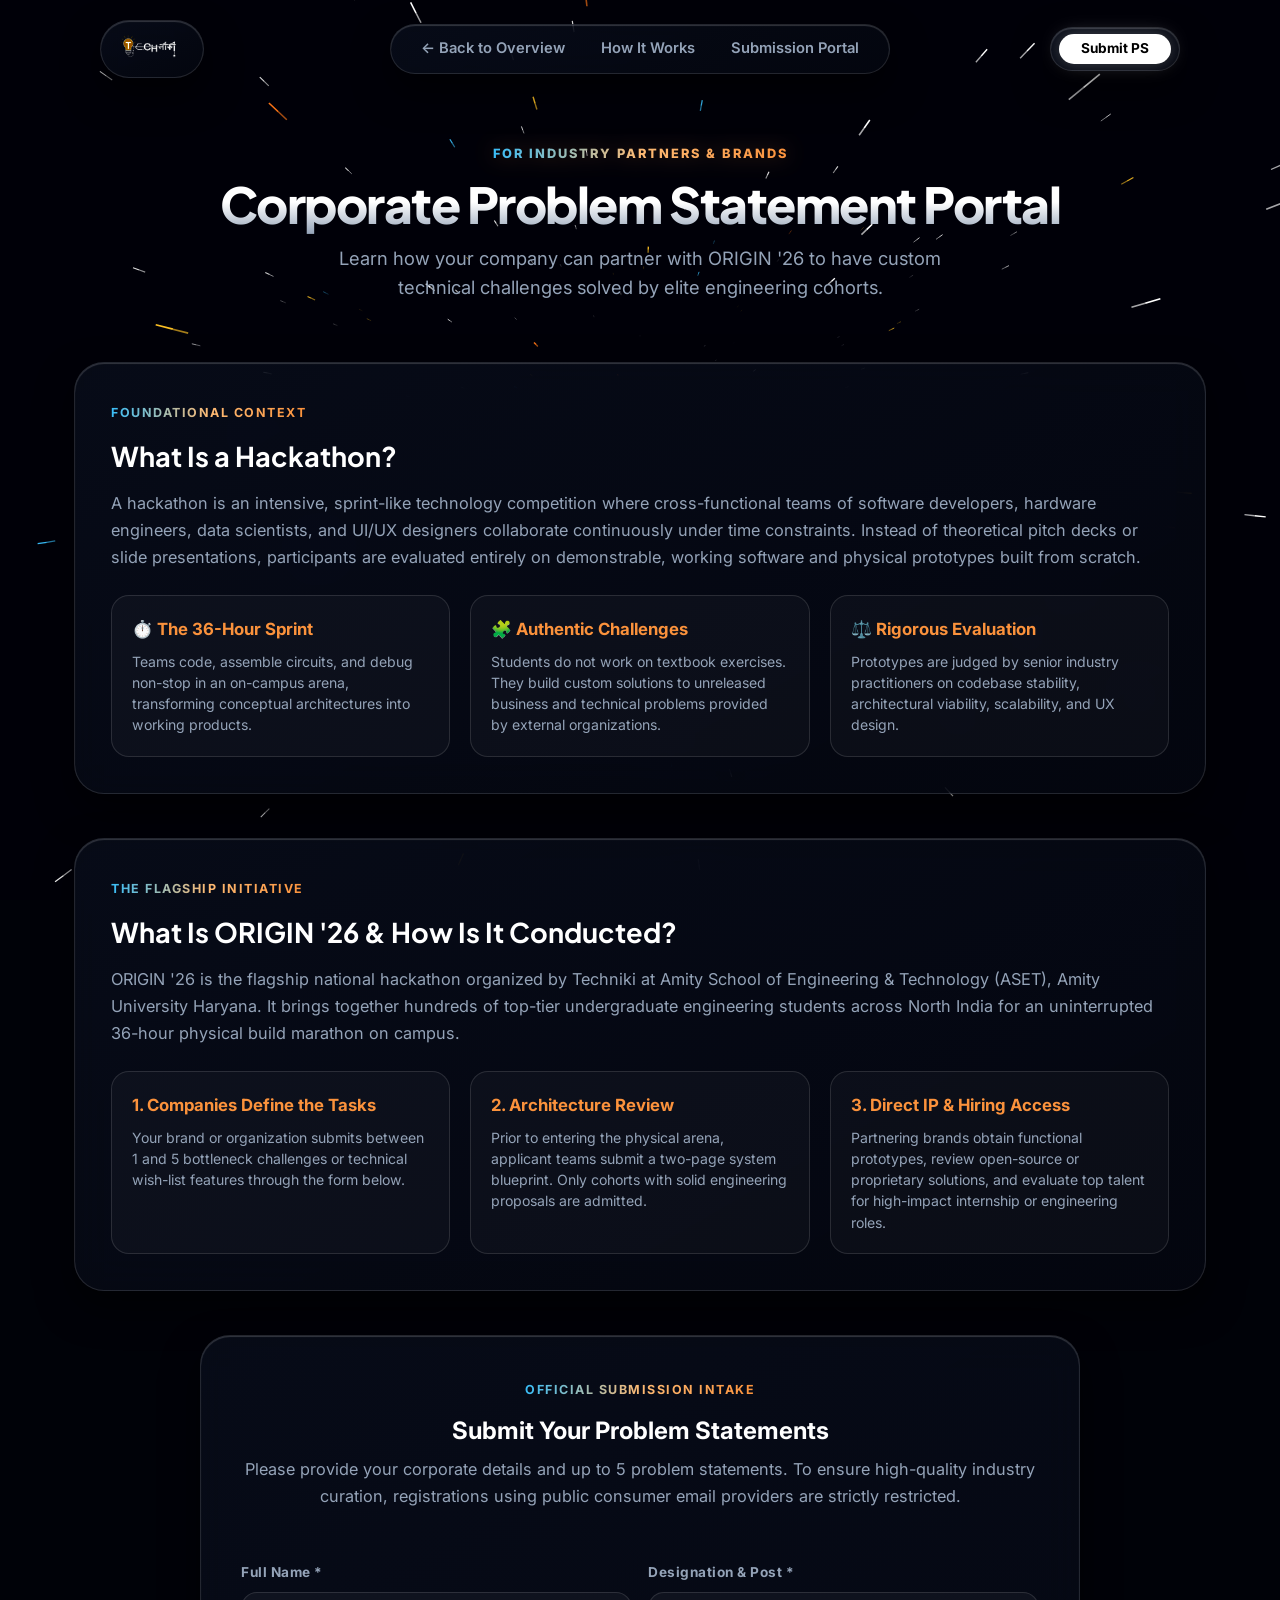
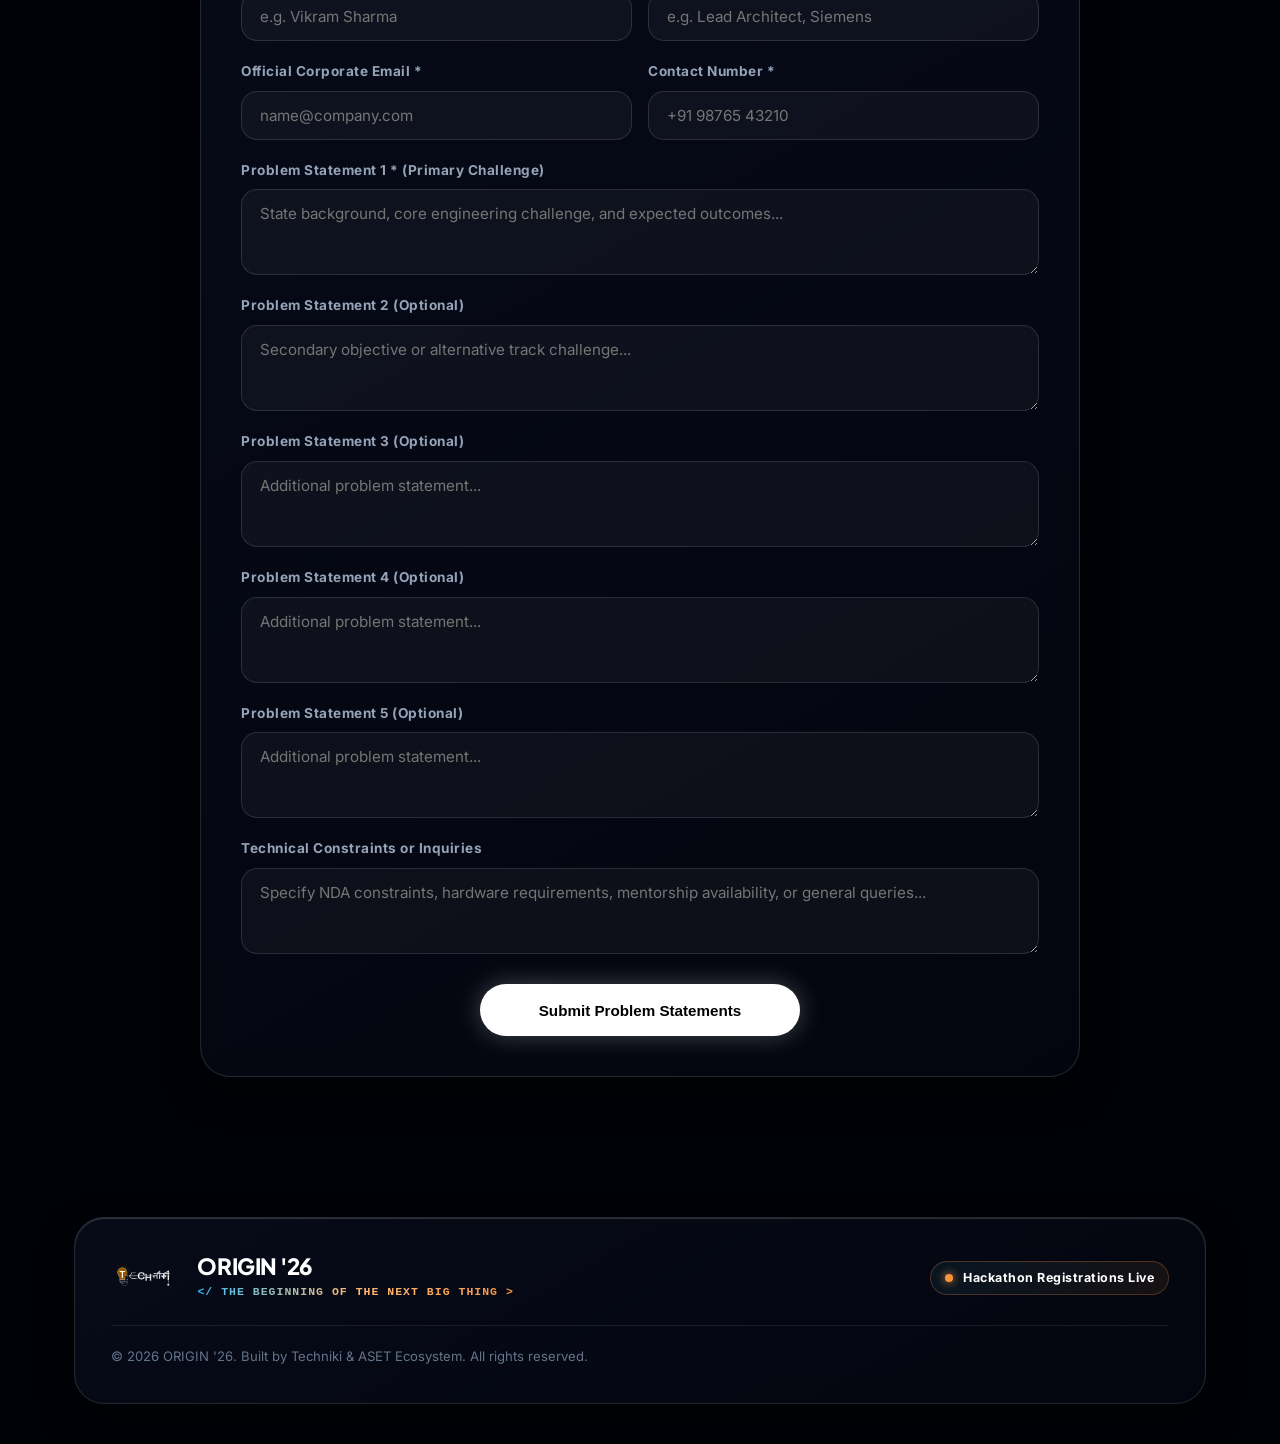
==== commit b9cb4fc0: "Add files via upload" ====
--- a/post-ps.html
+++ b/post-ps.html
@@ -3,7 +3,7 @@
 <head>
     <meta charset="UTF-8">
     <meta name="viewport" content="width=device-width, initial-scale=1.0, viewport-fit=cover">
-    <title>Partner with ORIGIN '26 | Post Problem Statements</title>
+    <title>Partner with ORIGIN '26 | Submit Problem Statements</title>
     <link rel="stylesheet" href="style.css">
     <link rel="preconnect" href="https://fonts.googleapis.com">
     <link rel="preconnect" href="https://fonts.gstatic.com" crossorigin>
@@ -178,7 +178,7 @@
         </div>
 
         <div class="nav-island nav-island-right">
-            <a href="#ps-portal" class="cta-btn-nav">Post your PS</a>
+            <a href="#ps-portal" class="cta-btn-nav">Submit PS</a>
             <button class="mobile-menu-btn" id="mobile-menu-btn" aria-label="Toggle navigation menu">
                 <span></span>
                 <span></span>
@@ -256,15 +256,21 @@
                                 <input class="ps-input" type="text" id="full-name" name="full_name" required placeholder="e.g. Vikram Sharma">
                             </div>
                             <div class="input-group">
-                                <label class="input-label" for="designation">Designation &amp; Organization *</label>
+                                <label class="input-label" for="designation">Designation &amp; Post *</label>
                                 <input class="ps-input" type="text" id="designation" name="designation" required placeholder="e.g. Lead Architect, Siemens">
                             </div>
                         </div>
 
-                        <div class="input-group">
-                            <label class="input-label" for="corp-email">Official Corporate Email *</label>
-                            <input class="ps-input" type="email" id="corp-email" name="corp_email" required placeholder="name@company.com">
-                            <span id="email-error-msg" class="email-warning">Generic personal email accounts (@gmail, @yahoo, @outlook, @hotmail, etc.) are not accepted. Please enter your official corporate domain email.</span>
+                        <div class="form-row-2">
+                            <div class="input-group">
+                                <label class="input-label" for="corp-email">Official Corporate Email *</label>
+                                <input class="ps-input" type="email" id="corp-email" name="corp_email" required placeholder="name@company.com">
+                                <span id="email-error-msg" class="email-warning">Generic personal email accounts (@gmail, @yahoo, @outlook, @hotmail, etc.) are not accepted. Please enter your official corporate domain email.</span>
+                            </div>
+                            <div class="input-group">
+                                <label class="input-label" for="contact-no">Contact Number *</label>
+                                <input class="ps-input" type="tel" id="contact-no" name="contact_no" required placeholder="+91 98765 43210">
+                            </div>
                         </div>
 
                         <div class="input-group">
@@ -382,6 +388,7 @@
                 full_name: document.getElementById("full-name").value.trim(),
                 designation: document.getElementById("designation").value.trim(),
                 corp_email: emailVal,
+                contact_no: document.getElementById("contact-no").value.trim(),
                 ps_1: document.getElementById("ps-1").value.trim(),
                 ps_2: document.getElementById("ps-2").value.trim() || null,
                 ps_3: document.getElementById("ps-3").value.trim() || null,
--- a/style.css
+++ b/style.css
@@ -549,50 +549,55 @@
     display: flex;
     justify-content: center;
     align-items: center;
-    gap: 14px;
+    gap: 16px;
     flex-wrap: wrap;
+    margin-top: 10px;
+}
+
+.cta-btn-primary, 
+.cta-btn-secondary {
+    display: inline-flex;
+    align-items: center;
+    justify-content: center;
+    min-width: 190px;
+    height: 52px;
+    padding: 0 28px;
+    border-radius: var(--radius-pill);
+    font-size: 0.95rem;
+    font-weight: 700;
+    text-decoration: none;
+    box-sizing: border-box;
+    line-height: 1;
+    white-space: nowrap;
+    transition: transform 0.3s var(--ease-fluid), box-shadow 0.3s var(--ease-fluid), background 0.3s ease, border-color 0.3s ease;
 }
 
 .cta-btn-primary {
     background: var(--btn-primary-bg);
     color: var(--btn-primary-text);
-    padding: clamp(12px, 2.5vw, 15px) clamp(24px, 4vw, 36px);
-    border-radius: var(--radius-pill);
-    font-weight: 700;
-    font-size: clamp(0.85rem, 1.5vw, 0.95rem);
-    text-decoration: none;
-    transition: all 0.3s var(--ease-fluid);
+    border: 1px solid transparent;
     box-shadow: 0 0 25px rgba(255, 255, 255, 0.25);
-    display: inline-block;
-    text-align: center;
 }
 
 .cta-btn-primary:hover {
     background: #f8fafc;
     box-shadow: 0 0 35px rgba(251, 146, 60, 0.45), 0 0 15px rgba(56, 189, 248, 0.3);
-    transform: scale(1.03);
+    transform: translateY(-2px);
 }
 
 .cta-btn-secondary {
     color: var(--text-primary);
-    border: 1px solid var(--glass-border);
     background: var(--glass-bg);
+    border: 1px solid var(--glass-border);
     backdrop-filter: var(--glass-blur);
     -webkit-backdrop-filter: var(--glass-blur);
     box-shadow: var(--glass-shadow);
-    padding: clamp(12px, 2.5vw, 15px) clamp(24px, 4vw, 36px);
-    border-radius: var(--radius-pill);
-    font-weight: 600;
-    font-size: clamp(0.85rem, 1.5vw, 0.95rem);
-    text-decoration: none;
-    transition: all 0.3s var(--ease-fluid);
-    display: inline-block;
-    text-align: center;
 }
 
 .cta-btn-secondary:hover {
     border-color: var(--glass-border-hover);
     background: var(--glass-bg-hover);
+    box-shadow: var(--glass-shadow-hover);
     transform: translateY(-2px);
 }
 
